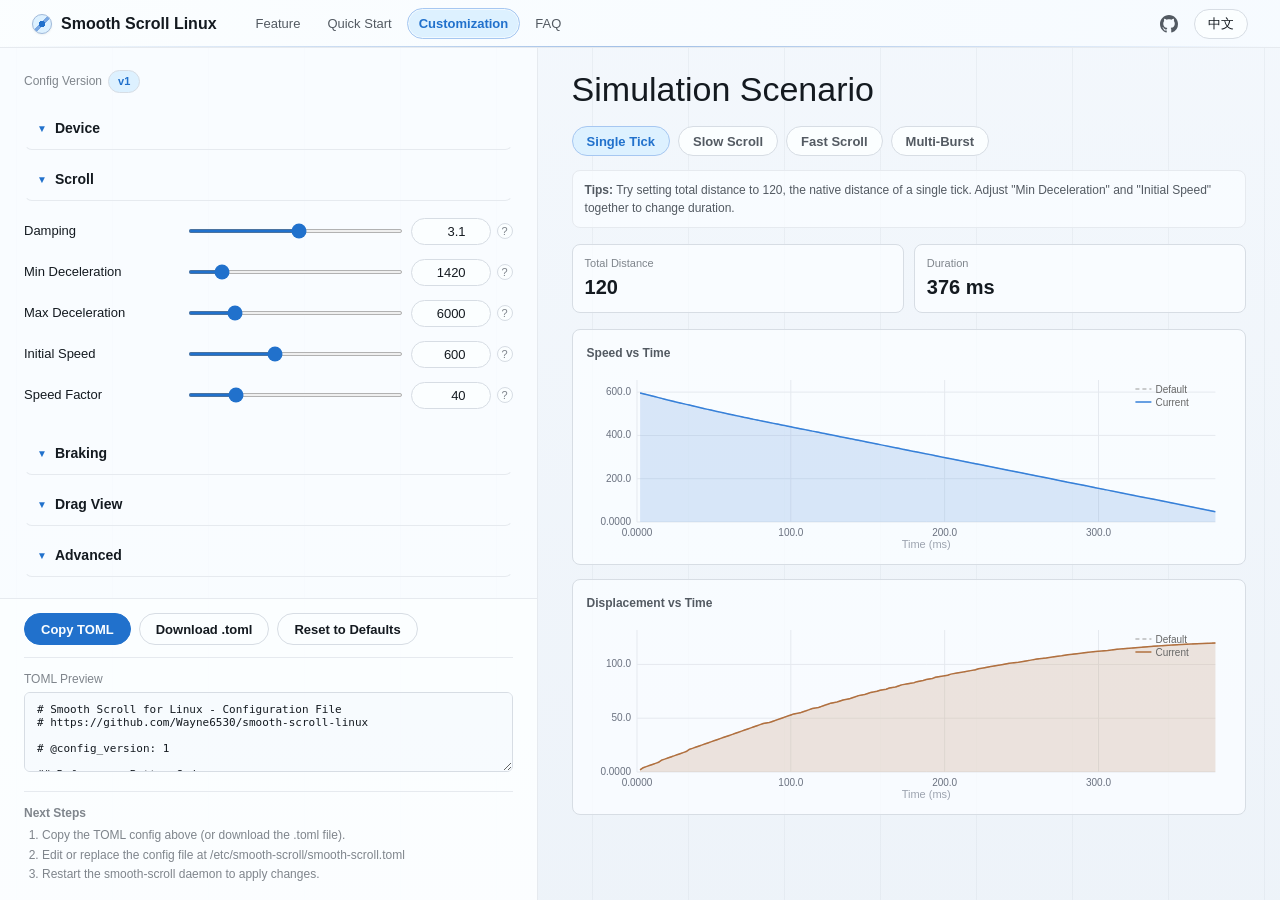
==== web/config.html @ eba034ac "feat(web): add feature page" ====
<!DOCTYPE html>
<html lang="en">
<head>
  <meta charset="UTF-8">
  <meta name="viewport" content="width=device-width, initial-scale=1.0">
  <title>Smooth Scroll - Customization</title>
  <link rel="icon" href="favicon.svg" type="image/svg+xml">
  <link rel="stylesheet" href="css/style.css">
  <link rel="stylesheet" href="css/nav.css">
</head>
<body>
  <div id="nav"></div>

  <main class="main config-page">
    <div class="editor-panel" id="editor">
      <div class="editor-params" id="editor-params">
        <p>Loading...</p>
      </div>
      <div class="editor-footer">
        <div class="editor-actions">
          <button class="btn btn-primary" id="btn-copy">Copy TOML</button>
          <button class="btn" id="btn-download">Download .toml</button>
          <button class="btn" id="btn-reset">Reset to Defaults</button>
        </div>
        <div class="toml-section">
          <label id="toml-preview-label">TOML Preview</label>
          <textarea id="toml-preview" readonly></textarea>
        </div>
        <div class="next-steps" id="next-steps">
          <div class="next-steps-title" id="next-steps-title"></div>
          <ol class="next-steps-list" id="next-steps-list"></ol>
        </div>
      </div>
    </div>

    <div class="viz-panel" id="viz-panel">
      <h2 data-i18n="scenario.title">Simulation Scenario</h2>
      <div class="scenario-bar">
        <button class="scenario-btn active" data-scenario="single">Single Tick</button>
        <button class="scenario-btn" data-scenario="slow">Slow Scroll</button>
        <button class="scenario-btn" data-scenario="fast">Fast Scroll</button>
        <button class="scenario-btn" data-scenario="multi-burst">Multi-Burst</button>
      </div>
      <div class="scenario-tips" id="scenario-tips"></div>

      <div class="summary" id="summary">
        <div class="summary-item">
          <span class="summary-label" data-i18n="summary.distance">Total Distance</span>
          <span class="summary-value" id="summary-distance">--</span>
          <div class="summary-hint" id="summary-distance-hint"></div>
        </div>
        <div class="summary-item">
          <span class="summary-label" data-i18n="summary.duration">Duration</span>
          <span class="summary-value" id="summary-duration">--</span>
        </div>
      </div>
      <div class="summary-hint" id="summary-truncated"></div>

      <div class="chart-container">
        <div class="chart-label" data-i18n="chart.speed">Speed vs Time</div>
        <canvas id="chart-speed"></canvas>
      </div>
      <div class="chart-container">
        <div class="chart-label" data-i18n="chart.displacement">Displacement vs Time</div>
        <canvas id="chart-displacement"></canvas>
      </div>
    </div>
  </main>

  <script src="js/param-schema.js"></script>
  <script src="js/scenarios.js"></script>
  <script src="js/i18n.js"></script>
  <script src="js/nav.js"></script>
  <script src="js/config-editor.js"></script>
  <script src="js/config-writer.js"></script>
  <script src="js/physics-engine.js"></script>
  <script src="js/chart-renderer.js"></script>
  <script src="js/visualization.js"></script>
  <script src="js/app.js"></script>
</body>
</html>
---- web/css/style.css ----
* {
  margin: 0;
  padding: 0;
  box-sizing: border-box;
}

:root {
  /* Color: OKLCH, neutrals tinted toward blue (hue 250) */
  --bg: oklch(0.975 0.008 250);
  --surface: oklch(0.995 0.005 250);
  --surface-raised: oklch(0.985 0.006 250);
  --border: oklch(0.895 0.012 250);
  --border-subtle: oklch(0.935 0.008 250);
  --text: oklch(0.215 0.015 250);
  --text-secondary: oklch(0.465 0.015 250);
  --text-muted: oklch(0.615 0.012 250);
  --accent: oklch(0.55 0.16 255);
  --accent-hover: oklch(0.49 0.16 255);
  --accent-subtle: oklch(0.95 0.04 255);
  --danger: oklch(0.575 0.2 25);
  --radius: 6px;
  --radius-lg: 8px;
  --shadow: 0 1px 3px oklch(0.3 0 0 / 0.06);
  --shadow-none: none;

  /* Demo box colors */
  --demo-bg: oklch(0.175 0.018 270);
  --demo-text: oklch(0.895 0.02 270);
  --demo-line-num: oklch(0.5 0.02 270);

  /* Chart colors */
  --speed-off: oklch(0.55 0.06 30);
  --speed-on: oklch(0.55 0.16 255);

  /* Typography */
  --font-body: -apple-system, BlinkMacSystemFont, 'Segoe UI', Roboto, 'Noto Sans SC', sans-serif;
  --font-mono: 'SF Mono', 'Fira Code', 'Cascadia Code', Consolas, monospace;

  /* Spacing */
  --space-xs: 4px;
  --space-sm: 8px;
  --space-md: 16px;
  --space-lg: 32px;
  --space-xl: 48px;
  --space-2xl: 80px;

  /* Motion */
  --ease-out: cubic-bezier(0.16, 1, 0.3, 1);
  --ease-out-gentle: cubic-bezier(0.33, 1, 0.68, 1);
  --duration-fast: 150ms;
  --duration-normal: 300ms;
  --duration-slow: 500ms;

  /* Legacy aliases (used by configurator) */
  --primary: var(--accent);
  --primary-hover: var(--accent-hover);
}

body {
  font-family: var(--font-body);
  background: var(--bg);
  color: var(--text);
  line-height: 1.5;
  display: flex;
  flex-direction: column;
  height: 100vh;
}

/* Main layout */
.main {
  display: flex;
  flex: 1;
  overflow: hidden;
  background:
    linear-gradient(90deg, oklch(0.9 0.012 250 / 0.36) 1px, transparent 1px) 50% 0 / 96px 96px,
    linear-gradient(180deg, var(--bg) 0%, oklch(0.962 0.01 250) 100%);
}

.config-page {
  min-height: 0;
}

.editor-panel {
  width: 42%;
  min-width: 390px;
  display: flex;
  flex-direction: column;
  border-right: 1px solid var(--border-subtle);
  background: oklch(0.995 0.005 250 / 0.78);
}

.editor-params {
  flex: 1;
  overflow-y: auto;
  padding: 22px 24px;
}

/* Config version badge */
.config-version {
  font-size: 12px;
  color: var(--text-muted);
  margin-bottom: 14px;
  display: flex;
  align-items: center;
  gap: 6px;
}

.config-version .version-badge {
  display: inline-block;
  padding: 2px 9px;
  background: var(--accent-subtle);
  border: 1px solid var(--border);
  border-radius: 999px;
  font-size: 11px;
  font-weight: 650;
  color: var(--accent);
}

.editor-footer {
  flex-shrink: 0;
  border-top: 1px solid var(--border-subtle);
  padding: 14px 24px 16px;
  background: oklch(0.995 0.005 250 / 0.9);
}

.editor-actions {
  display: flex;
  gap: 8px;
  margin-bottom: 12px;
  flex-wrap: wrap;
}

.viz-panel {
  flex: 1;
  overflow-y: auto;
  padding: 22px clamp(20px, 3vw, 34px);
}

/* Empty page content for non-config pages */
.page-content {
  flex: 1;
  padding: 32px 24px;
}

/* Parameter groups */
.param-group {
  margin-bottom: 8px;
}

.group-header {
  font-size: 14px;
  font-weight: 650;
  padding: 10px 12px;
  cursor: pointer;
  user-select: none;
  border: 1px solid transparent;
  border-bottom-color: var(--border-subtle);
  border-radius: var(--radius-lg);
  display: flex;
  align-items: center;
  gap: 8px;
  color: var(--text);
  transition:
    color var(--duration-fast) var(--ease-out),
    background var(--duration-fast) var(--ease-out),
    border-color var(--duration-fast) var(--ease-out);
}

.group-header:hover {
  color: var(--accent);
  background: oklch(0.995 0.005 250 / 0.62);
  border-color: var(--border-subtle);
}

.group-header::before {
  content: '\25BC';
  font-size: 10px;
  color: var(--accent);
  transition: transform var(--duration-fast) var(--ease-out);
}

.group-header.collapsed::before {
  transform: rotate(-90deg);
}

.group-content {
  padding: 10px 0 8px;
}

.group-content.collapsed {
  display: none;
}

/* Parameter rows */
.param-row {
  display: flex;
  align-items: center;
  gap: 12px;
  padding: 7px 0;
  min-height: 40px;
}

.param-row:has(.key-chips) {
  align-items: flex-start;
  padding: 8px 0;
}

.param-row.disabled {
  opacity: 0.4;
  pointer-events: none;
}

.param-row.has-warning .param-label {
  color: oklch(0.625 0.15 60);
}

.param-label {
  font-size: 13px;
  min-width: 152px;
  flex-shrink: 0;
  color: var(--text);
  line-height: 1.35;
}

.param-control {
  flex: 1;
  display: flex;
  align-items: center;
  gap: 6px;
  min-width: 0;
}

.param-unit {
  font-size: 12px;
  color: var(--text-muted);
  flex-shrink: 0;
}

.param-help {
  display: inline-flex;
  align-items: center;
  justify-content: center;
  width: 16px;
  height: 16px;
  font-size: 11px;
  border-radius: 50%;
  background: var(--surface);
  border: 1px solid var(--border);
  color: var(--text-muted);
  cursor: help;
  flex-shrink: 0;
}

.param-tooltip {
  display: none;
  position: fixed;
  padding: 6px 10px;
  background: var(--demo-bg);
  color: var(--demo-text);
  font-size: 12px;
  font-weight: 400;
  border-radius: var(--radius);
  white-space: normal;
  width: 240px;
  z-index: 200;
  pointer-events: none;
  line-height: 1.4;
}

.param-tooltip.visible {
  display: block;
}

/* Validation warnings */
.validation-warning {
  font-size: 12px;
  color: oklch(0.625 0.15 60);
  padding: 2px 0 2px 152px;
}

/* Slider + number input */
.slider-wrap {
  display: flex;
  align-items: center;
  gap: 8px;
  flex: 1;
  min-width: 0;
}

.param-slider {
  flex: 1;
  min-width: 80px;
  accent-color: var(--accent);
  height: 4px;
}

.param-input {
  font-size: 13px;
  padding: 5px 9px;
  border: 1px solid var(--border);
  border-radius: 999px;
  background: var(--surface);
  color: var(--text);
  outline: none;
  transition:
    background var(--duration-fast) var(--ease-out),
    border-color var(--duration-fast) var(--ease-out);
}

.param-input:focus {
  background: oklch(0.995 0.005 250);
  border-color: var(--accent);
}

.param-input.number {
  width: 80px;
  text-align: right;
  flex-shrink: 0;
}

.param-input.text {
  flex: 1;
  min-width: 0;
}

.param-input.select {
  flex: 1;
  min-width: 0;
}

/* Key chip selector */
.key-chips {
  display: flex;
  flex-wrap: wrap;
  gap: 5px;
  align-items: center;
  flex: 1;
  min-width: 0;
}

.key-chip {
  display: inline-flex;
  align-items: center;
  gap: 3px;
  min-height: 24px;
  padding: 2px 10px;
  border: 1px solid var(--border);
  border-radius: 999px;
  font-size: 12px;
  line-height: 1.4;
  cursor: pointer;
  user-select: none;
  transition:
    color var(--duration-fast) var(--ease-out),
    background var(--duration-fast) var(--ease-out),
    border-color var(--duration-fast) var(--ease-out);
  background: var(--surface);
  color: var(--text);
  white-space: nowrap;
}

.key-chip:hover {
  border-color: oklch(0.82 0.07 255);
}

.key-chip.selected {
  background: var(--accent-subtle);
  color: var(--accent);
  border-color: oklch(0.82 0.07 255);
}

.key-chip.custom {
  cursor: default;
  padding-right: 5px;
}

.key-chip.selected.custom {
  padding-right: 5px;
}

.key-chip-remove {
  display: inline-flex;
  align-items: center;
  justify-content: center;
  width: 14px;
  height: 14px;
  border: none;
  background: oklch(0.72 0.02 250 / 0.22);
  color: inherit;
  font-size: 11px;
  line-height: 1;
  border-radius: 50%;
  cursor: pointer;
  padding: 0;
  margin-left: 1px;
}

.key-chip-remove:hover {
  background: oklch(0.72 0.02 250 / 0.36);
}

.key-chip.custom.selected .key-chip-remove {
  background: oklch(0.72 0.09 255 / 0.18);
}

.key-chip.custom.selected .key-chip-remove:hover {
  background: oklch(0.72 0.09 255 / 0.28);
}

.key-add-btn {
  display: inline-flex;
  align-items: center;
  padding: 2px 8px;
  border: 1px dashed var(--border);
  border-radius: 999px;
  font-size: 12px;
  color: var(--text-muted);
  cursor: pointer;
  background: none;
  transition:
    color var(--duration-fast) var(--ease-out),
    border-color var(--duration-fast) var(--ease-out),
    background var(--duration-fast) var(--ease-out);
  white-space: nowrap;
}

.key-add-btn:hover {
  border-color: var(--accent);
  color: var(--accent);
  background: var(--accent-subtle);
}

.key-add-input {
  display: inline-flex;
  align-items: center;
  gap: 3px;
}

.key-add-input input {
  width: 52px;
  padding: 2px 6px;
  border: 1px solid var(--accent);
  border-radius: 999px;
  font-size: 12px;
  text-align: center;
  outline: none;
  background: var(--surface);
  color: var(--text);
  -moz-appearance: textfield;
}

.key-add-input input::-webkit-inner-spin-button,
.key-add-input input::-webkit-outer-spin-button {
  -webkit-appearance: none;
  margin: 0;
}

.key-add-input input.error {
  border-color: var(--danger);
  animation: shake 0.3s;
}

.key-add-ok {
  display: inline-flex;
  align-items: center;
  justify-content: center;
  width: 20px;
  height: 20px;
  border: none;
  background: var(--accent);
  color: var(--surface);
  font-size: 12px;
  border-radius: 50%;
  cursor: pointer;
  padding: 0;
}

.key-add-ok:hover {
  background: var(--accent-hover);
}

@keyframes shake {
  0%, 100% { transform: translateX(0); }
  20%, 60% { transform: translateX(-3px); }
  40%, 80% { transform: translateX(3px); }
}

/* Toggle */
.toggle {
  position: relative;
  display: inline-block;
  width: 36px;
  height: 20px;
  cursor: pointer;
}

.toggle input {
  opacity: 0;
  width: 0;
  height: 0;
}

.toggle-slider {
  position: absolute;
  inset: 0;
  background: var(--border);
  border-radius: 10px;
  transition: background var(--duration-fast) var(--ease-out);
}

.toggle-slider::before {
  content: '';
  position: absolute;
  width: 16px;
  height: 16px;
  left: 2px;
  top: 2px;
  background: var(--surface);
  border-radius: 50%;
  box-shadow: 0 1px 2px oklch(0.35 0.02 250 / 0.12);
  transition: transform var(--duration-fast) var(--ease-out);
}

.toggle input:checked + .toggle-slider {
  background: var(--accent);
}

.toggle input:checked + .toggle-slider::before {
  transform: translateX(16px);
}

/* Buttons */
.btn {
  min-height: 32px;
  padding: 6px 16px;
  border: 1px solid var(--border);
  border-radius: 999px;
  background: var(--surface);
  color: var(--text);
  font-size: 13px;
  font-weight: 550;
  cursor: pointer;
  transition:
    color var(--duration-fast) var(--ease-out),
    background var(--duration-fast) var(--ease-out),
    border-color var(--duration-fast) var(--ease-out),
    transform var(--duration-fast) var(--ease-out);
}

.btn:hover {
  background: var(--accent-subtle);
  border-color: oklch(0.82 0.07 255);
  color: var(--accent);
}

.btn-primary {
  background: var(--accent);
  color: var(--surface);
  border-color: var(--accent);
}

.btn-primary:hover {
  background: var(--accent-hover);
  color: var(--surface);
  border-color: var(--accent-hover);
}

/* TOML Preview */
.toml-section {
  border-top: 1px solid var(--border-subtle);
  padding-top: 12px;
}

.toml-section label {
  font-size: 12px;
  color: var(--text-muted);
  margin-bottom: 4px;
  display: block;
}

#toml-preview {
  width: 100%;
  height: 80px;
  font-family: var(--font-mono);
  font-size: 11px;
  padding: 10px 12px;
  border: 1px solid var(--border);
  border-radius: var(--radius);
  background: oklch(0.985 0.006 250 / 0.78);
  color: var(--text);
  resize: vertical;
  outline: none;
}

.next-steps {
  border-top: 1px solid var(--border-subtle);
  padding-top: 12px;
  margin-top: 12px;
}

.next-steps-title {
  font-size: 12px;
  font-weight: 600;
  color: var(--text-muted);
  margin-bottom: 4px;
}

.next-steps-list {
  font-size: 12px;
  color: var(--text-muted);
  padding-left: 18px;
  line-height: 1.6;
}

/* Visualization panel */
.viz-panel h2 {
  font-size: clamp(24px, 3vw, 34px);
  font-weight: 420;
  line-height: 1.12;
  margin-bottom: 18px;
  color: var(--text);
  letter-spacing: 0;
}

.chart-container {
  background: oklch(0.995 0.005 250 / 0.76);
  border: 1px solid var(--border);
  border-radius: var(--radius-lg);
  padding: 14px;
  margin-bottom: 14px;
}

.chart-container canvas {
  width: 100%;
  height: 180px;
  display: block;
}

.chart-label {
  font-size: 12px;
  color: var(--text-secondary);
  margin-bottom: 8px;
  font-weight: 650;
}

/* Scenario buttons */
.scenario-bar {
  display: flex;
  gap: 8px;
  margin-bottom: 14px;
  flex-wrap: wrap;
}

.scenario-btn {
  min-height: 30px;
  padding: 5px 14px;
  border: 1px solid var(--border);
  border-radius: 999px;
  background: var(--surface);
  color: var(--text-secondary);
  font-size: 13px;
  font-weight: 550;
  cursor: pointer;
  transition:
    color var(--duration-fast) var(--ease-out),
    background var(--duration-fast) var(--ease-out),
    border-color var(--duration-fast) var(--ease-out);
}

.scenario-btn:hover {
  color: var(--text);
  background: oklch(0.975 0.01 250 / 0.72);
  border-color: var(--border-subtle);
}

.scenario-btn.active {
  background: var(--accent-subtle);
  color: var(--accent);
  border-color: oklch(0.82 0.07 255);
}

.scenario-tips {
  font-size: 12px;
  color: var(--text-secondary);
  margin-bottom: 16px;
  padding: 10px 12px;
  background: oklch(0.995 0.005 250 / 0.7);
  border: 1px solid var(--border-subtle);
  border-radius: var(--radius-lg);
  line-height: 1.5;
}

/* Summary readout */
.summary {
  display: grid;
  grid-template-columns: repeat(auto-fit, minmax(140px, 1fr));
  gap: 10px;
  margin-bottom: 16px;
}

.summary-item {
  background: oklch(0.995 0.005 250 / 0.76);
  border: 1px solid var(--border);
  border-radius: var(--radius-lg);
  padding: 10px 12px;
}

.summary-item .summary-label {
  font-size: 11px;
  color: var(--text-muted);
  display: block;
}

.summary-item .summary-value {
  font-size: 20px;
  font-weight: 650;
  color: var(--text);
}

.summary-hint {
  font-size: 11px;
  color: oklch(0.625 0.15 60);
  padding: 2px 0;
  display: none;
}

/* Responsive */
@media (max-width: 768px) {
  .main {
    flex-direction: column;
    overflow: auto;
  }

  .editor-panel {
    width: 100%;
    min-width: unset;
    max-height: none;
    border-right: none;
    border-bottom: 1px solid var(--border-subtle);
  }

  .editor-params,
  .viz-panel {
    overflow: visible;
    padding: 18px 16px;
  }

  .editor-footer {
    padding: 14px 16px 16px;
  }

  .param-label {
    min-width: 100px;
  }

  .validation-warning {
    padding-left: 112px;
  }
}
---- web/css/nav.css ----
/* Navigation bar */

.site-nav {
  background:
    linear-gradient(90deg, oklch(0.995 0.005 250 / 0.98), oklch(0.985 0.008 250 / 0.98));
  border-bottom: 1px solid var(--border-subtle);
  padding: 0 clamp(16px, 3vw, 32px);
  display: flex;
  align-items: center;
  justify-content: space-between;
  position: sticky;
  top: 0;
  z-index: 100;
  box-shadow: none;
  height: 48px;
  overflow: hidden;
}

.site-nav::after {
  content: '';
  position: absolute;
  right: 0;
  bottom: 0;
  left: 0;
  height: 1px;
  background: linear-gradient(90deg, transparent, oklch(0.72 0.09 255 / 0.72), transparent);
  pointer-events: none;
}

.nav-left {
  display: flex;
  align-items: center;
  gap: 3px;
  flex: 1 1 auto;
  min-width: 0;
}

.nav-title {
  display: inline-flex;
  align-items: center;
  gap: 9px;
  font-size: 16px;
  font-weight: 650;
  color: var(--text);
  margin-right: clamp(12px, 2vw, 24px);
  text-decoration: none;
  white-space: nowrap;
  letter-spacing: 0;
}

.nav-title::before {
  content: '';
  width: 18px;
  height: 18px;
  border: 1px solid oklch(0.78 0.055 255);
  border-radius: 50%;
  background:
    radial-gradient(circle at 50% 50%, var(--accent) 0 3px, transparent 3.5px),
    linear-gradient(135deg, transparent 0 42%, oklch(0.72 0.1 255) 43% 57%, transparent 58%),
    var(--accent-subtle);
  box-shadow: 0 1px 2px oklch(0.35 0.02 255 / 0.08);
}

.nav-link {
  position: relative;
  display: inline-flex;
  align-items: center;
  min-height: 30px;
  font-size: 13px;
  font-weight: 500;
  padding: 5px 11px;
  border: 1px solid transparent;
  border-radius: 999px;
  color: var(--text-secondary);
  text-decoration: none;
  transition:
    color var(--duration-fast) var(--ease-out),
    background var(--duration-fast) var(--ease-out),
    border-color var(--duration-fast) var(--ease-out),
    transform var(--duration-fast) var(--ease-out);
  white-space: nowrap;
}

.nav-link:hover {
  color: var(--text);
  background: oklch(0.975 0.01 250 / 0.72);
  border-color: var(--border-subtle);
}

.nav-link.active {
  color: var(--accent);
  font-weight: 600;
  background: var(--accent-subtle);
  border-color: oklch(0.82 0.07 255);
  box-shadow: inset 0 0 0 1px oklch(0.99 0.004 250 / 0.7);
}

.nav-right {
  display: flex;
  align-items: center;
  gap: 10px;
  flex-shrink: 0;
}

.nav-github {
  width: 30px;
  height: 30px;
  justify-content: center;
  border: 1px solid transparent;
  border-radius: 999px;
  color: var(--text-secondary);
  display: flex;
  align-items: center;
  transition:
    color var(--duration-fast) var(--ease-out),
    background var(--duration-fast) var(--ease-out),
    border-color var(--duration-fast) var(--ease-out);
}

.nav-github:hover {
  color: var(--text);
  background: oklch(0.975 0.01 250 / 0.72);
  border-color: var(--border-subtle);
}

#lang-toggle {
  min-width: 54px;
  min-height: 30px;
  background: var(--surface);
  border: 1px solid var(--border);
  border-radius: 999px;
  padding: 4px 12px;
  cursor: pointer;
  font-size: 13px;
  font-weight: 550;
  color: var(--text);
  transition:
    color var(--duration-fast) var(--ease-out),
    background var(--duration-fast) var(--ease-out),
    border-color var(--duration-fast) var(--ease-out);
}

#lang-toggle:hover {
  color: var(--accent);
  background: var(--accent-subtle);
  border-color: oklch(0.82 0.07 255);
}

/* Responsive nav */
@media (max-width: 600px) {
  .site-nav {
    padding: 0 12px;
    gap: 8px;
  }

  .nav-left {
    overflow-x: auto;
    scrollbar-width: none;
  }

  .nav-left::-webkit-scrollbar {
    display: none;
  }

  .nav-title {
    gap: 0;
    font-size: 0;
    margin-right: 6px;
    flex-shrink: 0;
  }

  .nav-title::before {
    width: 16px;
    height: 16px;
  }

  .nav-link {
    font-size: 12px;
    min-height: 28px;
    padding: 4px 9px;
  }

  .nav-right {
    gap: 6px;
  }

  .nav-github {
    width: 28px;
    height: 28px;
  }

  #lang-toggle {
    min-width: 48px;
    min-height: 28px;
    padding: 3px 9px;
    font-size: 12px;
  }
}
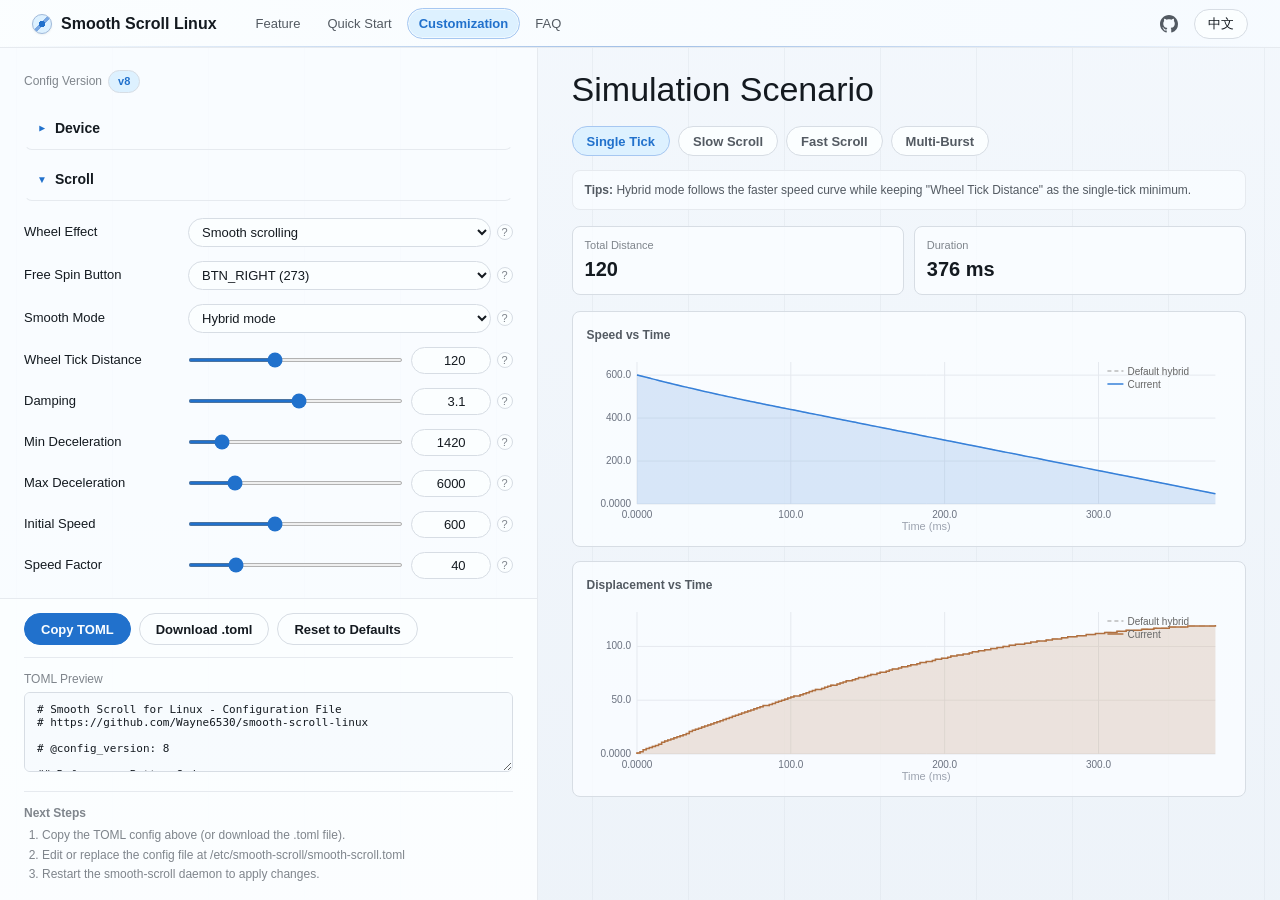
==== commit 00fc6766: "feat(web): add instant scrolling preset" ====
--- a/web/config.html
+++ b/web/config.html
@@ -71,6 +71,7 @@
   <script src="js/scenarios.js"></script>
   <script src="js/i18n.js"></script>
   <script src="js/nav.js"></script>
+  <script src="js/instant-scroll.js"></script>
   <script src="js/config-editor.js"></script>
   <script src="js/config-writer.js"></script>
   <script src="js/physics-engine.js"></script>
--- a/web/css/style.css
+++ b/web/css/style.css
@@ -205,8 +205,16 @@
   padding: 8px 0;
 }
 
+.param-row:has(.hid-device-picker) {
+  align-items: flex-start;
+  padding: 8px 0 12px;
+}
+
 .param-row.disabled {
   opacity: 0.4;
+}
+
+.param-row.disabled .param-control > :not(.param-help) {
   pointer-events: none;
 }
 
@@ -326,6 +334,99 @@
 .param-input.select {
   flex: 1;
   min-width: 0;
+}
+
+/* WebHID device model picker */
+.hid-device-picker {
+  flex: 1;
+  min-width: 0;
+}
+
+.hid-device-empty {
+  padding: 7px 9px;
+  border: 1px dashed var(--border);
+  border-radius: var(--radius);
+  color: var(--text-muted);
+  font-size: 12px;
+}
+
+.hid-device-list {
+  display: grid;
+  gap: 5px;
+}
+
+.hid-device-row {
+  display: flex;
+  align-items: center;
+  gap: 8px;
+  padding: 6px 9px;
+  border: 1px solid var(--border-subtle);
+  border-radius: var(--radius);
+  background: var(--surface);
+  cursor: pointer;
+}
+
+.hid-device-row input {
+  accent-color: var(--accent);
+}
+
+.hid-device-identity {
+  display: flex;
+  flex-direction: column;
+  min-width: 0;
+}
+
+.hid-device-name {
+  overflow: hidden;
+  color: var(--text);
+  font-size: 12px;
+  font-weight: 600;
+  text-overflow: ellipsis;
+  white-space: nowrap;
+}
+
+.hid-device-details {
+  color: var(--text-muted);
+  font-family: var(--font-mono);
+  font-size: 10px;
+}
+
+.hid-device-actions {
+  display: flex;
+  align-items: center;
+  gap: 8px;
+  margin-top: 7px;
+}
+
+.device-add-btn {
+  padding: 4px 10px;
+  border: 1px dashed var(--border);
+  border-radius: 999px;
+  background: transparent;
+  color: var(--text-secondary);
+  cursor: pointer;
+  font-size: 12px;
+  transition:
+    color var(--duration-fast) var(--ease-out),
+    background var(--duration-fast) var(--ease-out),
+    border-color var(--duration-fast) var(--ease-out);
+}
+
+.device-add-btn:hover:not(:disabled) {
+  border-color: var(--accent);
+  background: var(--accent-subtle);
+  color: var(--accent);
+}
+
+.device-add-btn:disabled {
+  cursor: not-allowed;
+  opacity: 0.5;
+}
+
+.hid-device-status {
+  color: var(--text-muted);
+  font-size: 11px;
+  line-height: 1.3;
 }
 
 /* Key chip selector */
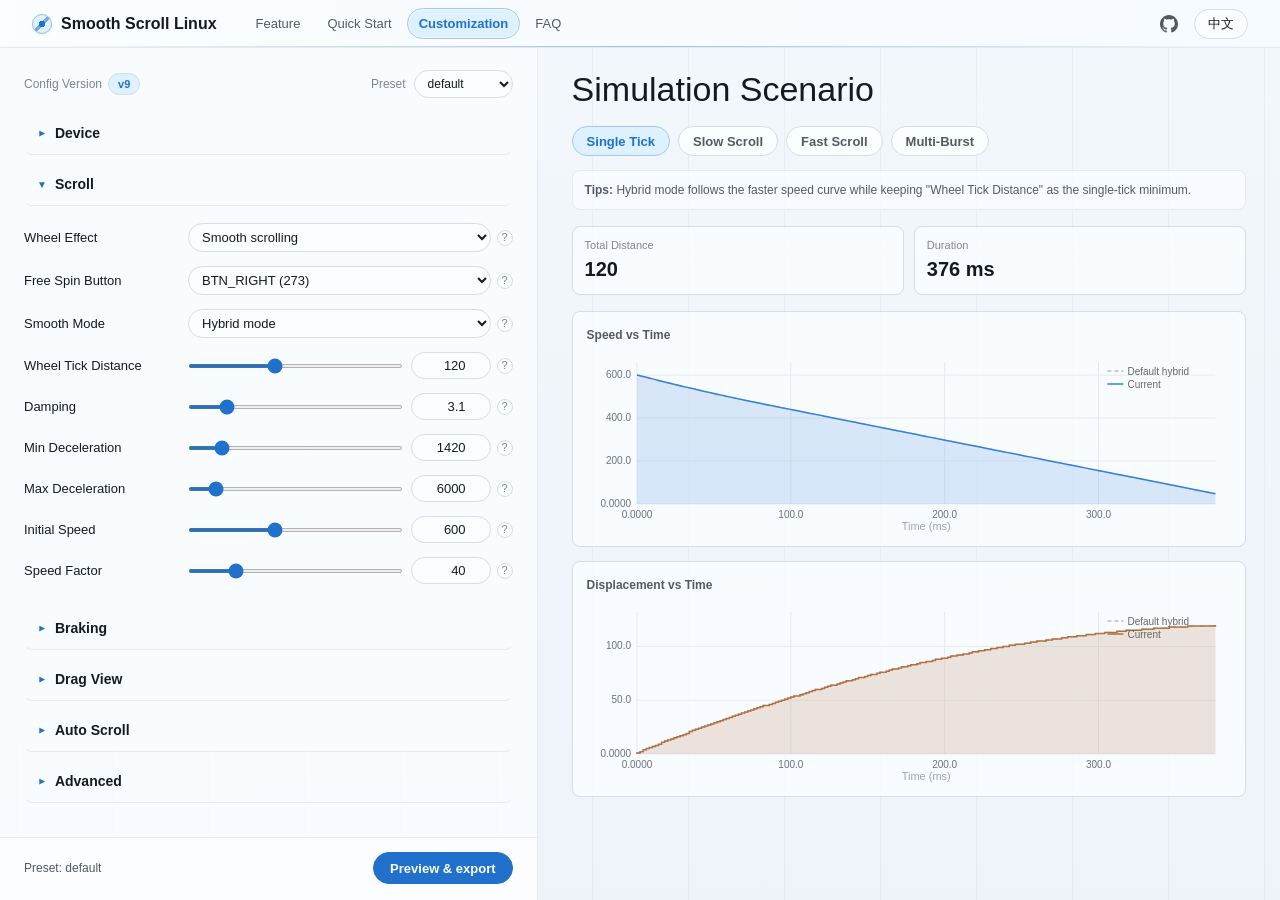
==== commit 0be333d4: "feat(web): add configuration presets and streamline export flow" ====
--- a/web/config.html
+++ b/web/config.html
@@ -7,28 +7,23 @@
   <link rel="icon" href="favicon.svg" type="image/svg+xml">
   <link rel="stylesheet" href="css/style.css">
   <link rel="stylesheet" href="css/nav.css">
+  <link rel="stylesheet" href="css/presets.css">
 </head>
 <body>
   <div id="nav"></div>
 
   <main class="main config-page">
     <div class="editor-panel" id="editor">
+      <div class="editor-scroll">
       <div class="editor-params" id="editor-params">
         <p>Loading...</p>
       </div>
+      </div>
       <div class="editor-footer">
-        <div class="editor-actions">
-          <button class="btn btn-primary" id="btn-copy">Copy TOML</button>
-          <button class="btn" id="btn-download">Download .toml</button>
-          <button class="btn" id="btn-reset">Reset to Defaults</button>
-        </div>
-        <div class="toml-section">
-          <label id="toml-preview-label">TOML Preview</label>
-          <textarea id="toml-preview" readonly></textarea>
-        </div>
-        <div class="next-steps" id="next-steps">
-          <div class="next-steps-title" id="next-steps-title"></div>
-          <ol class="next-steps-list" id="next-steps-list"></ol>
+        <span id="config-status" role="status"></span>
+        <div class="editor-footer-actions">
+          <button class="btn" id="btn-reset" hidden>Reset</button>
+          <button class="btn btn-primary" id="btn-preview" aria-haspopup="dialog" aria-controls="toml-dialog">Preview &amp; export</button>
         </div>
       </div>
     </div>
@@ -67,6 +62,21 @@
     </div>
   </main>
 
+  <dialog id="toml-dialog" aria-labelledby="toml-preview-label">
+    <div class="toml-dialog-header">
+      <h2 id="toml-preview-label">TOML Preview</h2>
+      <button class="btn" id="btn-close-preview" autofocus>Close</button>
+    </div>
+    <div class="editor-actions">
+      <button class="btn btn-primary" id="btn-download">Download config</button>
+    </div>
+    <textarea id="toml-preview" aria-labelledby="toml-preview-label" readonly spellcheck="false"></textarea>
+    <div class="next-steps" id="next-steps">
+      <div class="next-steps-title" id="next-steps-title"></div>
+      <ol class="next-steps-list" id="next-steps-list"></ol>
+    </div>
+  </dialog>
+
   <script src="js/param-schema.js"></script>
   <script src="js/scenarios.js"></script>
   <script src="js/i18n.js"></script>
@@ -77,6 +87,8 @@
   <script src="js/physics-engine.js"></script>
   <script src="js/chart-renderer.js"></script>
   <script src="js/visualization.js"></script>
+  <script src="js/config-presets.js"></script>
+  <script src="js/preset-ui.js"></script>
   <script src="js/app.js"></script>
 </body>
 </html>
--- a/web/css/style.css
+++ b/web/css/style.css
@@ -117,11 +117,21 @@
 }
 
 .editor-footer {
+  display: flex;
+  align-items: center;
+  justify-content: space-between;
+  gap: 12px;
   flex-shrink: 0;
   border-top: 1px solid var(--border-subtle);
   padding: 14px 24px 16px;
   background: oklch(0.995 0.005 250 / 0.9);
 }
+
+#config-status { font-size: 12px; color: var(--text-secondary); }
+#btn-preview { flex-shrink: 0; }
+.editor-footer-actions { display: flex; align-items: center; gap: 8px; flex-shrink: 0; }
+.editor-footer-actions [hidden] { display: none; }
+#config-status { min-width: 0; overflow-wrap: anywhere; }
 
 .editor-actions {
   display: flex;
@@ -667,21 +677,26 @@
 }
 
 /* TOML Preview */
-.toml-section {
-  border-top: 1px solid var(--border-subtle);
-  padding-top: 12px;
-}
-
-.toml-section label {
-  font-size: 12px;
-  color: var(--text-muted);
-  margin-bottom: 4px;
-  display: block;
-}
+#toml-dialog {
+  margin: auto;
+  width: min(900px, calc(100vw - 32px));
+  max-height: calc(100dvh - 32px);
+  padding: 20px;
+  border: 1px solid var(--border);
+  border-radius: var(--radius-lg);
+  background: var(--surface);
+  color: var(--text);
+  box-shadow: 0 12px 48px oklch(0.2 0.015 250 / 0.2);
+}
+
+#toml-dialog::backdrop { background: oklch(0.2 0.015 250 / 0.4); }
+.toml-dialog-header { display: flex; align-items: center; justify-content: space-between; gap: 16px; margin-bottom: 16px; }
+.toml-dialog-header h2 { font-size: 18px; font-weight: 600; }
 
 #toml-preview {
   width: 100%;
-  height: 80px;
+  height: min(48dvh, 480px);
+  display: block;
   font-family: var(--font-mono);
   font-size: 11px;
   padding: 10px 12px;
@@ -689,8 +704,7 @@
   border-radius: var(--radius);
   background: oklch(0.985 0.006 250 / 0.78);
   color: var(--text);
-  resize: vertical;
-  outline: none;
+  resize: none;
 }
 
 .next-steps {
--- a/web/css/presets.css
+++ b/web/css/presets.css
@@ -0,0 +1,35 @@
+/* Shared preset presentation uses the configurator's existing visual tokens. */
+.config-version { flex-wrap: nowrap; }
+.preset-picker { display: flex; align-items: center; gap: 8px; margin-left: auto; min-width: 0; max-width: 65%; }
+.preset-picker label { flex-shrink: 0; }
+.preset-picker select { width: 100%; min-width: 0; font-size: 12px; }
+.preset-option p { margin: 0; min-width: 0; font-size: 14px; color: var(--text-secondary); line-height: 1.65; }
+.preset-option {
+  display: grid;
+  grid-template-columns: 120px minmax(0, 1fr) auto;
+  align-items: center;
+  gap: var(--doc-space-group);
+  padding: var(--doc-space-group) 0;
+  border-bottom: 1px solid var(--border-subtle);
+}
+.preset-option:first-of-type { border-top: 1px solid var(--border-subtle); }
+.preset-option:last-child { margin-bottom: var(--doc-space-group); }
+.preset-option h3 { margin: 0; font-size: 18px; font-weight: 600; }
+.preset-actions { display: flex; gap: var(--doc-space-tight); }
+.preset-actions .btn { white-space: nowrap; }
+@media (max-width: 900px) {
+  .preset-option { grid-template-columns: 110px minmax(0, 1fr) auto; gap: var(--doc-space-related); }
+  .preset-actions { flex-direction: column; align-items: stretch; }
+}
+@media (max-width: 600px) {
+  .preset-option { grid-template-columns: minmax(0, 1fr); gap: var(--doc-space-related); }
+  .preset-actions { flex-direction: row; flex-wrap: wrap; }
+}
+.preset-picker select:focus-visible, .preset-actions .btn:focus-visible { outline: 2px solid var(--accent); outline-offset: 3px; }
+
+
+.editor-scroll { flex: 1; min-height: 0; overflow-y: auto; }
+.editor-scroll .editor-params { overflow: visible; }
+@media (max-width: 768px) { .editor-scroll { flex: none; overflow: visible; } }
+
+#presets .preset-customize-link { margin-top: var(--doc-space-transition); }
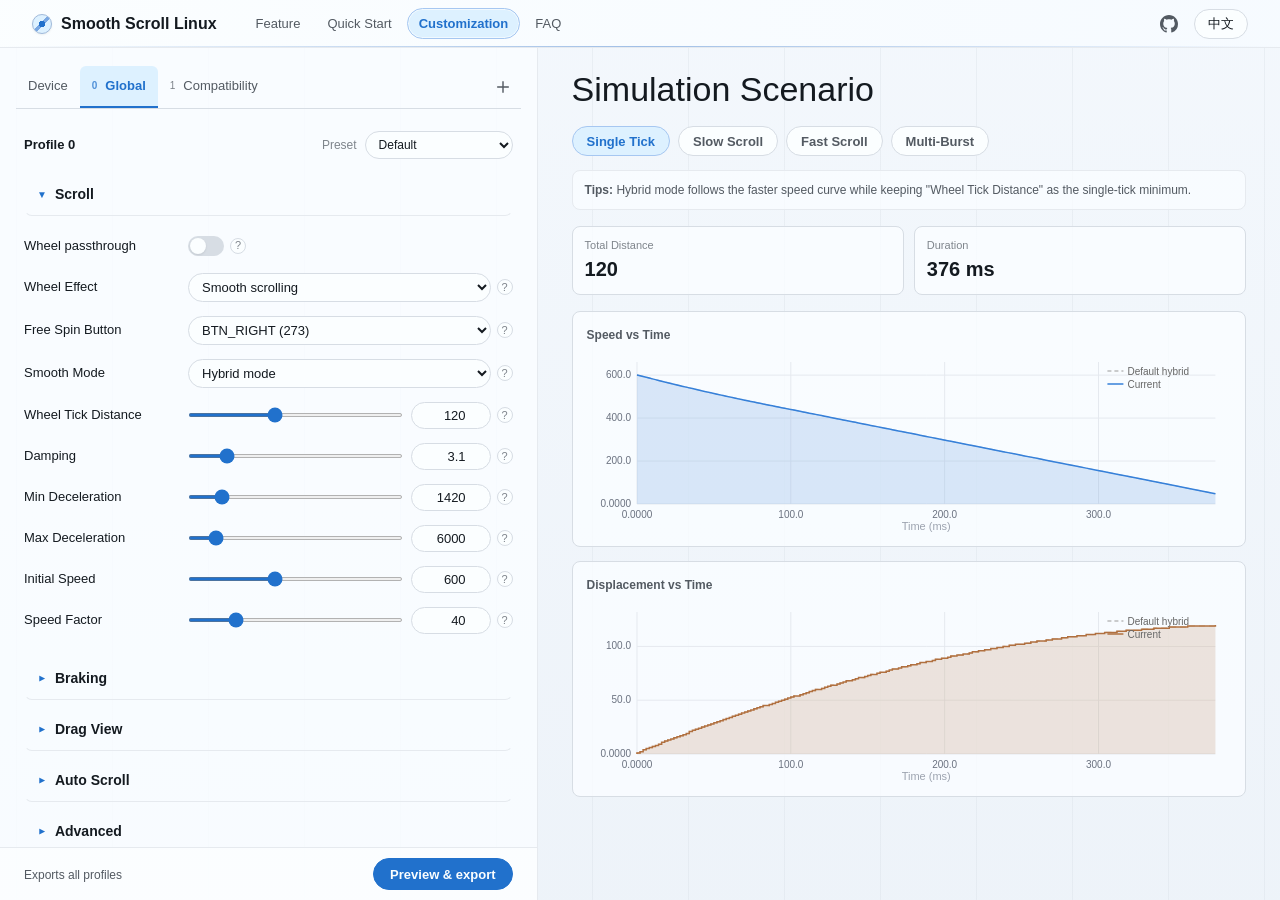
==== commit c9732f2b: "feat(web): configure independent profiles with validated export Separate whole-configuration Quick S" ====
--- a/web/config.html
+++ b/web/config.html
@@ -15,21 +15,30 @@
   <main class="main config-page">
     <div class="editor-panel" id="editor">
       <div class="editor-scroll">
-      <div class="editor-params" id="editor-params">
+      <section id="profile-picker" aria-label="Profiles"></section>
+      <div class="editor-params" id="device-settings" role="tabpanel" aria-labelledby="profile-tab-device" hidden></div>
+      <fieldset class="editor-params" id="editor-params">
         <p>Loading...</p>
+      </fieldset>
       </div>
-      </div>
+      <section id="export-error" role="alert" aria-labelledby="export-error-title" hidden>
+        <h3 id="export-error-title"></h3>
+        <p id="export-error-details"></p>
+      </section>
       <div class="editor-footer">
-        <span id="config-status" role="status"></span>
+        <div class="editor-footer-status">
+          <span id="config-status" role="status"></span>
+          <button class="btn" id="btn-reset" hidden>Reset</button>
+        </div>
         <div class="editor-footer-actions">
-          <button class="btn" id="btn-reset" hidden>Reset</button>
-          <button class="btn btn-primary" id="btn-preview" aria-haspopup="dialog" aria-controls="toml-dialog">Preview &amp; export</button>
+          <button class="btn btn-primary" id="btn-preview" aria-describedby="export-error" aria-haspopup="dialog" aria-controls="toml-dialog">Preview &amp; export</button>
         </div>
       </div>
     </div>
 
     <div class="viz-panel" id="viz-panel">
       <h2 data-i18n="scenario.title">Simulation Scenario</h2>
+      <p id="simulation-error" role="status" hidden></p>
       <div class="scenario-bar">
         <button class="scenario-btn active" data-scenario="single">Single Tick</button>
         <button class="scenario-btn" data-scenario="slow">Slow Scroll</button>
@@ -64,7 +73,10 @@
 
   <dialog id="toml-dialog" aria-labelledby="toml-preview-label">
     <div class="toml-dialog-header">
-      <h2 id="toml-preview-label">TOML Preview</h2>
+      <div class="toml-dialog-title">
+        <h2 id="toml-preview-label">TOML Preview</h2>
+        <span id="toml-config-version"></span>
+      </div>
       <button class="btn" id="btn-close-preview" autofocus>Close</button>
     </div>
     <div class="editor-actions">
@@ -87,8 +99,11 @@
   <script src="js/physics-engine.js"></script>
   <script src="js/chart-renderer.js"></script>
   <script src="js/visualization.js"></script>
+  <script src="js/profile-presets.js"></script>
   <script src="js/config-presets.js"></script>
   <script src="js/preset-ui.js"></script>
+  <script src="js/profiles.js"></script>
+  <script src="js/profile-ui.js"></script>
   <script src="js/app.js"></script>
 </body>
 </html>
--- a/web/css/style.css
+++ b/web/css/style.css
@@ -123,14 +123,16 @@
   gap: 12px;
   flex-shrink: 0;
   border-top: 1px solid var(--border-subtle);
-  padding: 14px 24px 16px;
+  padding: 10px 24px;
   background: oklch(0.995 0.005 250 / 0.9);
 }
 
 #config-status { font-size: 12px; color: var(--text-secondary); }
 #btn-preview { flex-shrink: 0; }
 .editor-footer-actions { display: flex; align-items: center; gap: 8px; flex-shrink: 0; }
-.editor-footer-actions [hidden] { display: none; }
+.editor-footer [hidden] { display: none; }
+.editor-footer-status { min-width: 0; line-height: 1.6; }
+#btn-reset { min-height: 24px; padding: 2px 8px; margin-left: 6px; font-size: 11px; vertical-align: middle; white-space: nowrap; }
 #config-status { min-width: 0; overflow-wrap: anywhere; }
 
 .editor-actions {
@@ -220,11 +222,15 @@
   padding: 8px 0 12px;
 }
 
-.param-row.disabled {
+.param-row.disabled,
+.scroll-effect .param-row:has(select:disabled),
+fieldset:disabled .param-row,
+fieldset:disabled .preset-controls {
   opacity: 0.4;
 }
 
-.param-row.disabled .param-control > :not(.param-help) {
+.param-row.disabled .param-control > :not(.param-help),
+fieldset:disabled .param-control > :not(.param-help) {
   pointer-events: none;
 }
 
@@ -346,98 +352,28 @@
   min-width: 0;
 }
 
-/* WebHID device model picker */
+/* Device models use the keyboard chip style, one model per row. */
 .hid-device-picker {
+  display: flex;
+  flex-direction: column;
+  align-items: flex-start;
+  gap: 5px;
   flex: 1;
   min-width: 0;
 }
 
-.hid-device-empty {
-  padding: 7px 9px;
-  border: 1px dashed var(--border);
-  border-radius: var(--radius);
-  color: var(--text-muted);
-  font-size: 12px;
-}
-
-.hid-device-list {
-  display: grid;
-  gap: 5px;
-}
-
-.hid-device-row {
-  display: flex;
-  align-items: center;
-  gap: 8px;
-  padding: 6px 9px;
-  border: 1px solid var(--border-subtle);
-  border-radius: var(--radius);
-  background: var(--surface);
-  cursor: pointer;
-}
-
-.hid-device-row input {
-  accent-color: var(--accent);
-}
-
-.hid-device-identity {
-  display: flex;
-  flex-direction: column;
-  min-width: 0;
-}
-
-.hid-device-name {
-  overflow: hidden;
-  color: var(--text);
-  font-size: 12px;
-  font-weight: 600;
-  text-overflow: ellipsis;
-  white-space: nowrap;
-}
-
-.hid-device-details {
-  color: var(--text-muted);
-  font-family: var(--font-mono);
-  font-size: 10px;
-}
-
-.hid-device-actions {
-  display: flex;
-  align-items: center;
-  gap: 8px;
-  margin-top: 7px;
-}
-
-.device-add-btn {
-  padding: 4px 10px;
-  border: 1px dashed var(--border);
-  border-radius: 999px;
-  background: transparent;
-  color: var(--text-secondary);
-  cursor: pointer;
-  font-size: 12px;
-  transition:
-    color var(--duration-fast) var(--ease-out),
-    background var(--duration-fast) var(--ease-out),
-    border-color var(--duration-fast) var(--ease-out);
-}
-
-.device-add-btn:hover:not(:disabled) {
-  border-color: var(--accent);
-  background: var(--accent-subtle);
-  color: var(--accent);
-}
-
-.device-add-btn:disabled {
-  cursor: not-allowed;
-  opacity: 0.5;
-}
-
-.hid-device-status {
-  color: var(--text-muted);
-  font-size: 11px;
-  line-height: 1.3;
-}
+.hid-device-list { display: grid; gap: 5px; width: 100%; min-width: 0; }
+.hid-device-row { min-width: 0; max-width: 100%; }
+.hid-device-picker .hid-device-row,
+.hid-device-picker .device-add-btn { width: 100%; min-height: 40px; box-sizing: border-box; }
+.hid-device-picker .device-add-btn { justify-content: center; }
+.hid-device-identity { display: flex; flex-direction: column; flex: 1; min-width: 0; }
+.hid-device-details { font-family: var(--font-mono); font-size: 10px; opacity: 0.8; white-space: normal; overflow-wrap: anywhere; }
+.hid-device-name { overflow: hidden; text-overflow: ellipsis; white-space: nowrap; }
+.hid-device-row .key-chip-remove { flex-shrink: 0; margin-left: auto; }
+.hid-device-list:empty, .hid-device-status:empty { display: none; }
+.device-add-btn:disabled { cursor: not-allowed; opacity: 0.5; }
+.hid-device-status { color: var(--text-muted); font-size: 11px; line-height: 1.3; }
 
 /* Key chip selector */
 .key-chips {
@@ -535,7 +471,7 @@
   white-space: nowrap;
 }
 
-.key-add-btn:hover {
+.key-add-btn:hover:not(:disabled) {
   border-color: var(--accent);
   color: var(--accent);
   background: var(--accent-subtle);
@@ -658,7 +594,7 @@
     transform var(--duration-fast) var(--ease-out);
 }
 
-.btn:hover {
+.btn:hover:not(:disabled) {
   background: var(--accent-subtle);
   border-color: oklch(0.82 0.07 255);
   color: var(--accent);
@@ -670,10 +606,15 @@
   border-color: var(--accent);
 }
 
-.btn-primary:hover {
+.btn-primary:hover:not(:disabled) {
   background: var(--accent-hover);
   color: var(--surface);
   border-color: var(--accent-hover);
+}
+
+.btn:disabled {
+  opacity: 0.4;
+  cursor: not-allowed;
 }
 
 /* TOML Preview */
@@ -692,6 +633,8 @@
 #toml-dialog::backdrop { background: oklch(0.2 0.015 250 / 0.4); }
 .toml-dialog-header { display: flex; align-items: center; justify-content: space-between; gap: 16px; margin-bottom: 16px; }
 .toml-dialog-header h2 { font-size: 18px; font-weight: 600; }
+.toml-dialog-title { display: flex; align-items: baseline; flex-wrap: wrap; gap: 8px; }
+#toml-config-version { font-size: 12px; color: var(--text-muted); white-space: nowrap; }
 
 #toml-preview {
   width: 100%;
@@ -861,7 +804,7 @@
   }
 
   .editor-footer {
-    padding: 14px 16px 16px;
+    padding: 10px 16px;
   }
 
   .param-label {
@@ -872,3 +815,54 @@
     padding-left: 112px;
   }
 }
+
+
+/* Profile tabs sit directly on the parameter surface. */
+#device-settings[hidden], #editor-params[hidden] { display: none; }
+#profile-picker { padding: 18px 16px 0; }
+.profile-rail { display: flex; align-items: stretch; gap: 4px; border-bottom: 1px solid var(--border); }
+.profile-tabs { display: flex; min-width: 0; flex: 1; overflow-x: auto; scrollbar-width: thin; }
+.profile-tab-wrap { display: flex; align-items: center; position: relative; flex: 0 0 auto; max-width: 240px; border-bottom: 2px solid transparent; }
+.profile-tab-wrap.active { border-bottom-color: var(--accent); background: var(--accent-subtle); border-radius: 6px 6px 0 0; }
+.profile-tab { display: flex; align-items: center; gap: 8px; padding: 10px 12px; min-width: 0; border: 0; background: none; font: inherit; font-size: 13px; color: var(--text-secondary); cursor: pointer; }
+.profile-tab[aria-selected="true"] { color: var(--accent); font-weight: 600; }
+.profile-tab-name { overflow: hidden; text-overflow: ellipsis; white-space: nowrap; }
+.profile-id { font-size: 10px; font-variant-numeric: tabular-nums; opacity: .75; }
+.profile-icon { display: inline-flex; align-items: center; justify-content: center; padding: 0; flex: 0 0 auto; width: 30px; height: 36px; align-self: center; border: 0; background: none; color: var(--text-secondary); font: inherit; font-size: 19px; line-height: 1; cursor: pointer; border-radius: 4px; }
+.profile-rail > .profile-icon { width: 36px; font-size: 24px; }
+.profile-icon:hover:not(:disabled), .profile-tab:hover { color: var(--accent); background: var(--accent-subtle); }
+.profile-rename { position: absolute; inset: 4px; width: calc(100% - 8px); border: 1px solid var(--accent); border-radius: 4px; background: var(--surface); padding: 4px 8px; font: inherit; font-size: 13px; color: var(--text); z-index: 1; }
+.profile-tab:focus-visible, .profile-icon:focus-visible, .group-header:focus-visible { outline: 2px solid var(--accent); outline-offset: -2px; }
+.profile-warning { margin: 10px 0 0; padding: 8px 10px; border-left: 2px solid var(--danger); font-size: 12px; color: var(--danger); }
+.profile-note { font-size: 12px; line-height: 1.5; color: var(--text-secondary); margin: 6px 0 12px; }
+.profile-warning[hidden], .profile-note[hidden] { display: none; }
+@media (max-width: 768px) {
+  #profile-picker { padding: 12px 12px 0; }
+  .profile-tab { padding: 10px 8px; }
+  .profile-tab-wrap { max-width: 210px; }
+}
+
+#export-error {
+  flex-shrink: 0;
+  margin: 0;
+  padding: 12px 24px;
+  border-top: 1px solid var(--border);
+  background: color-mix(in srgb, var(--danger) 5%, var(--surface));
+  max-height: 160px;
+  overflow-y: auto;
+}
+#export-error[hidden] { display: none; }
+#export-error-title { margin: 0 0 6px; font-size: 12px; font-weight: 650; color: var(--danger); }
+#export-error-details { margin: 0; white-space: pre-line; font-size: 12px; line-height: 1.6; color: var(--text-secondary); }
+@media (max-width: 768px) { #export-error { padding-inline: 16px; } }
+#toml-preview[hidden], #next-steps[hidden] { display: none; }
+
+fieldset.editor-params { border: 0; margin: 0; min-width: 0; }
+
+/* Never show a previous profile's curves as the current invalid profile. */
+#simulation-error { padding: 12px 0; font-size: 13px; color: var(--text-secondary); }
+#simulation-error[hidden] { display: none; }
+.viz-panel.invalid .chart-container,
+.viz-panel.invalid .summary,
+.viz-panel.invalid .summary-hint,
+.viz-panel.invalid .scenario-tips { display: none; }
--- a/web/css/presets.css
+++ b/web/css/presets.css
@@ -1,8 +1,10 @@
 /* Shared preset presentation uses the configurator's existing visual tokens. */
 .config-version { flex-wrap: nowrap; }
-.preset-picker { display: flex; align-items: center; gap: 8px; margin-left: auto; min-width: 0; max-width: 65%; }
+.preset-picker { display: flex; align-items: center; justify-content: space-between; flex-wrap: wrap; gap: 8px 16px; min-width: 0; width: 100%; }
+.preset-profile { font-size: 13px; font-weight: 600; color: var(--text); white-space: nowrap; }
+.preset-controls { display: flex; align-items: center; gap: 8px; margin-left: auto; min-width: 0; }
 .preset-picker label { flex-shrink: 0; }
-.preset-picker select { width: 100%; min-width: 0; font-size: 12px; }
+.preset-picker select { flex: 0 1 148px; width: 148px; min-width: 0; font-size: 12px; }
 .preset-option p { margin: 0; min-width: 0; font-size: 14px; color: var(--text-secondary); line-height: 1.65; }
 .preset-option {
   display: grid;
